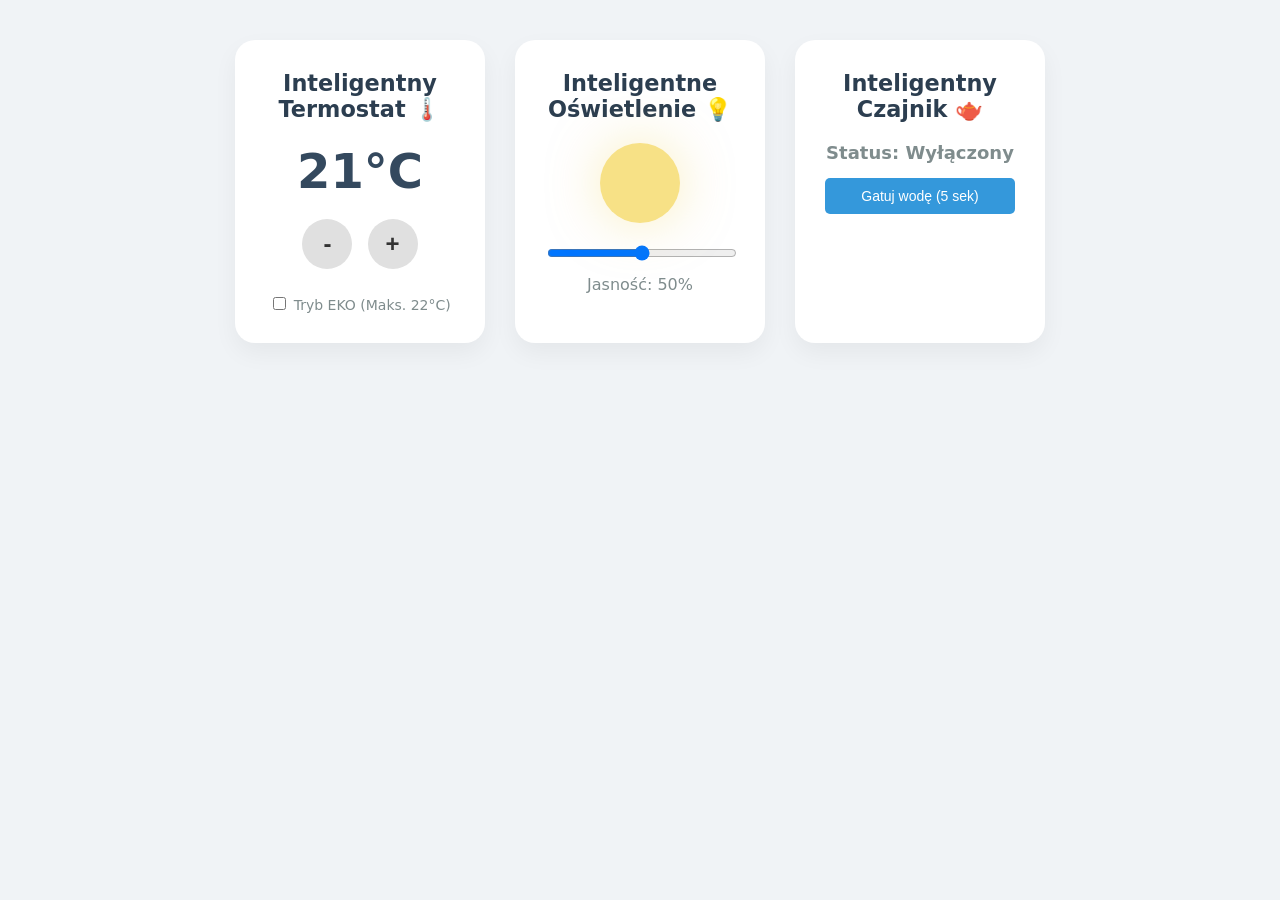
==== devices.html @ e489f621 "Initial commit: Smart Home project with Polish translation" ====
<!DOCTYPE html>
<html lang="pl">
<head>
  <meta charset="UTF-8">
  <meta name="viewport" content="width=device-width, initial-scale=1.0">
  <title>Inteligentne Urządzenia</title>
  <link rel="stylesheet" href="main.css">
  <link rel="stylesheet" href="devices.css">
</head>
<body>

  <div class="thermostat">
    <h2>Inteligentny Termostat 🌡️</h2>
    <div id="temp-display">21°C</div>
    <div class="controls">
      <button id="temp-down">-</button>
      <button id="temp-up">+</button>
    </div>
    <div class="eco-box">
      <label>
        <input type="checkbox" id="eco-mode"> Tryb EKO (Maks. 22°C)
      </label>
    </div>
  </div>

  <div class="smart-light">
    <h2>Inteligentne Oświetlenie 💡</h2>
    <div id="light-bulb"></div>
    <div class="range-box">
      <input type="range" id="brightness-slider" min="0" max="100" value="50">
      <div id="brightness-value">Jasność: 50%</div>
    </div>
  </div>

  <div class="smart-kettle">
    <h2>Inteligentny Czajnik 🫖</h2>
    <div id="kettle-status">Status: Wyłączony</div>
    <div class="timer-box">
      <button id="timer-btn">Gatuj wodę (5 sek)</button>
    </div>
  </div>

  <script src="devices.js"></script>
</body>
</html>
---- main.css ----
body {
  font-family: 'Segoe UI', system-ui, sans-serif;
  margin: 0;
  padding: 0;
  box-sizing: border-box;
}

/* Общие стили для заголовков, если нужно */
h2 {
  font-size: 1.4rem;
  color: #2c3e50;
  margin-top: 0;
}
---- devices.css ----
body {
  background: #f0f3f6;
  padding: 40px 20px;
  display: grid;
  /* Делаем сетку: карточки будут идти в ряд, минимум 250px шириной */
  grid-template-columns: repeat(auto-fit, minmax(250px, max-content));
  gap: 30px;
  justify-content: center; /* Центрируем всю сетку на экране */
}

/* Общие стили для всех типов карточек приборов */
.thermostat, .smart-light, .smart-kettle {
  background: #ffffff;
  padding: 30px;
  border-radius: 20px;
  box-shadow: 0 10px 25px rgba(0,0,0,0.05);
  text-align: center;
  width: 250px;
  box-sizing: border-box; /* Чтобы padding не раздувал ширину */
}

/* Термостат */
#temp-display {
  font-size: 48px;
  font-weight: bold;
  margin: 20px 0;
  color: #34495e;
  transition: color 0.3s ease;
}

.controls button {
  width: 50px;
  height: 50px;
  font-size: 24px;
  font-weight: bold;
  border: none;
  border-radius: 50%;
  margin: 0 5px;
  cursor: pointer;
  background: #e0e0e0;
  color: #333;
  transition: background 0.2s;
}

.controls button:active {
  background: #d0d0d0;
}

.eco-box {
  margin-top: 25px;
  font-size: 14px;
  color: #7f8c8d;
}

/* Светильник */
#light-bulb {
  width: 80px;
  height: 80px;
  background-color: #f1c40f;
  border-radius: 50%;
  margin: 20px auto;
  box-shadow: 0 0 50px rgba(241, 196, 15, 0.5);
  transition: opacity 0.1s ease, box-shadow 0.1s ease;
  opacity: 0.5; 
}

.range-box {
  margin-top: 20px;
}

#brightness-slider {
  width: 100%;
  cursor: pointer;
}

#brightness-value {
  margin-top: 10px;
  font-size: 16px;
  color: #7f8c8d;
}

/* Чайник */
#kettle-status {
  font-size: 18px;
  font-weight: bold;
  margin: 15px 0;
  color: #7f8c8d;
}

#timer-btn {
  background: #3498db;
  color: white;
  border: none;
  padding: 10px 20px;
  font-size: 14px;
  border-radius: 5px;
  cursor: pointer;
  transition: background 0.2s;
  width: 100%;
}

#timer-btn:hover {
  background: #2980b9;
}

#timer-btn:disabled {
  background: #bdc3c7;
  cursor: not-allowed;
}
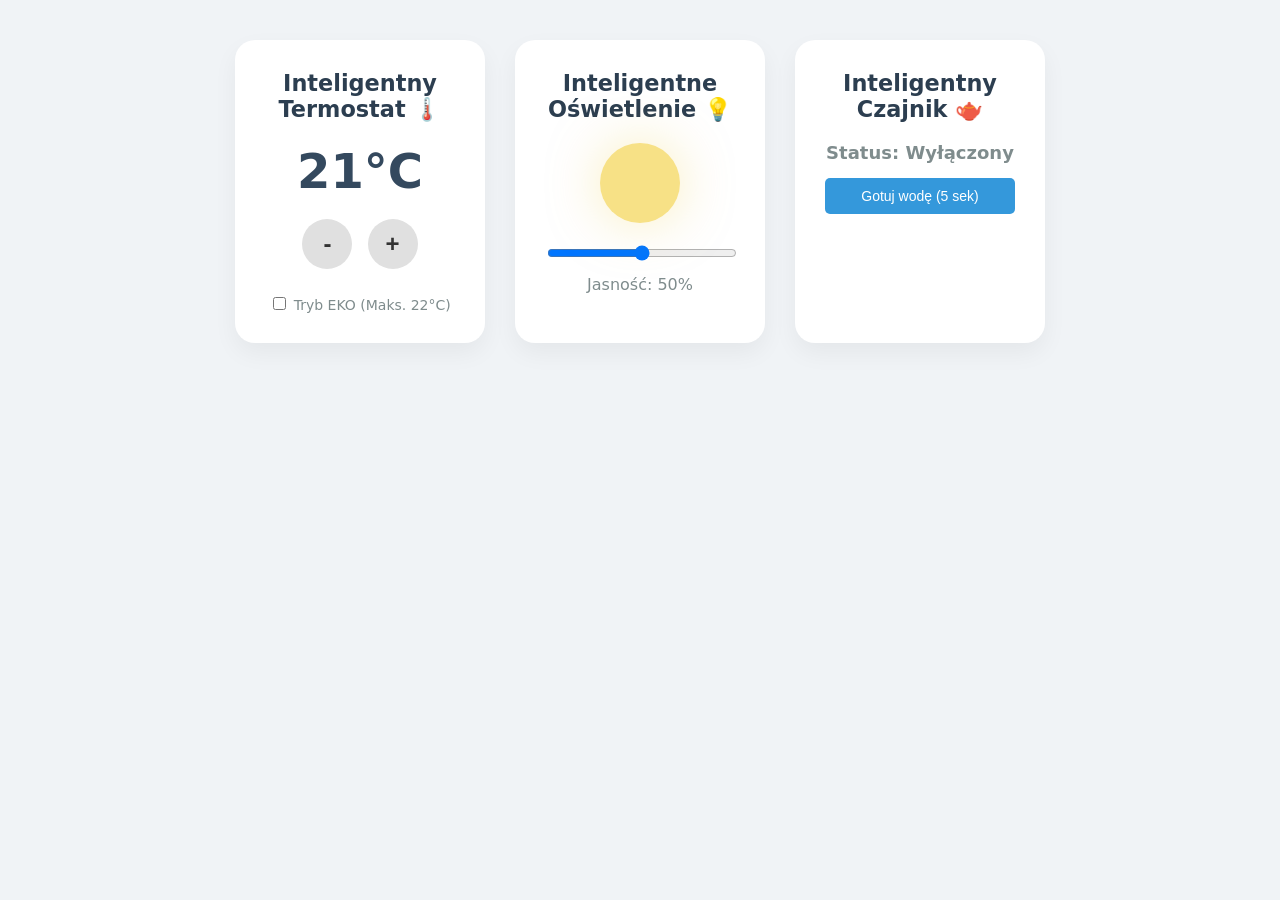
==== commit e9676d25: "Refactor project structure, fix Polish text, add README" ====
--- a/devices.html
+++ b/devices.html
@@ -4,8 +4,8 @@
   <meta charset="UTF-8">
   <meta name="viewport" content="width=device-width, initial-scale=1.0">
   <title>Inteligentne Urządzenia</title>
-  <link rel="stylesheet" href="main.css">
-  <link rel="stylesheet" href="devices.css">
+  <link rel="stylesheet" href="css/main.css">
+  <link rel="stylesheet" href="css/devices.css">
 </head>
 <body>
 
@@ -36,10 +36,10 @@
     <h2>Inteligentny Czajnik 🫖</h2>
     <div id="kettle-status">Status: Wyłączony</div>
     <div class="timer-box">
-      <button id="timer-btn">Gatuj wodę (5 sek)</button>
+      <button id="timer-btn">Gotuj wodę (5 sek)</button>
     </div>
   </div>
 
-  <script src="devices.js"></script>
+  <script src="js/devices.js"></script>
 </body>
 </html>
--- a/css/main.css
+++ b/css/main.css
@@ -0,0 +1,13 @@
+body {
+  font-family: 'Segoe UI', system-ui, sans-serif;
+  margin: 0;
+  padding: 0;
+  box-sizing: border-box;
+}
+
+/* Общие стили для заголовков, если нужно */
+h2 {
+  font-size: 1.4rem;
+  color: #2c3e50;
+  margin-top: 0;
+}
--- a/css/devices.css
+++ b/css/devices.css
@@ -0,0 +1,109 @@
+body {
+  background: #f0f3f6;
+  padding: 40px 20px;
+  display: grid;
+  /* Делаем сетку: карточки будут идти в ряд, минимум 250px шириной */
+  grid-template-columns: repeat(auto-fit, minmax(250px, max-content));
+  gap: 30px;
+  justify-content: center; /* Центрируем всю сетку на экране */
+}
+
+/* Общие стили для всех типов карточек приборов */
+.thermostat, .smart-light, .smart-kettle {
+  background: #ffffff;
+  padding: 30px;
+  border-radius: 20px;
+  box-shadow: 0 10px 25px rgba(0,0,0,0.05);
+  text-align: center;
+  width: 250px;
+  box-sizing: border-box; /* Чтобы padding не раздувал ширину */
+}
+
+/* Термостат */
+#temp-display {
+  font-size: 48px;
+  font-weight: bold;
+  margin: 20px 0;
+  color: #34495e;
+  transition: color 0.3s ease;
+}
+
+.controls button {
+  width: 50px;
+  height: 50px;
+  font-size: 24px;
+  font-weight: bold;
+  border: none;
+  border-radius: 50%;
+  margin: 0 5px;
+  cursor: pointer;
+  background: #e0e0e0;
+  color: #333;
+  transition: background 0.2s;
+}
+
+.controls button:active {
+  background: #d0d0d0;
+}
+
+.eco-box {
+  margin-top: 25px;
+  font-size: 14px;
+  color: #7f8c8d;
+}
+
+/* Светильник */
+#light-bulb {
+  width: 80px;
+  height: 80px;
+  background-color: #f1c40f;
+  border-radius: 50%;
+  margin: 20px auto;
+  box-shadow: 0 0 50px rgba(241, 196, 15, 0.5);
+  transition: opacity 0.1s ease, box-shadow 0.1s ease;
+  opacity: 0.5; 
+}
+
+.range-box {
+  margin-top: 20px;
+}
+
+#brightness-slider {
+  width: 100%;
+  cursor: pointer;
+}
+
+#brightness-value {
+  margin-top: 10px;
+  font-size: 16px;
+  color: #7f8c8d;
+}
+
+/* Чайник */
+#kettle-status {
+  font-size: 18px;
+  font-weight: bold;
+  margin: 15px 0;
+  color: #7f8c8d;
+}
+
+#timer-btn {
+  background: #3498db;
+  color: white;
+  border: none;
+  padding: 10px 20px;
+  font-size: 14px;
+  border-radius: 5px;
+  cursor: pointer;
+  transition: background 0.2s;
+  width: 100%;
+}
+
+#timer-btn:hover {
+  background: #2980b9;
+}
+
+#timer-btn:disabled {
+  background: #bdc3c7;
+  cursor: not-allowed;
+}
